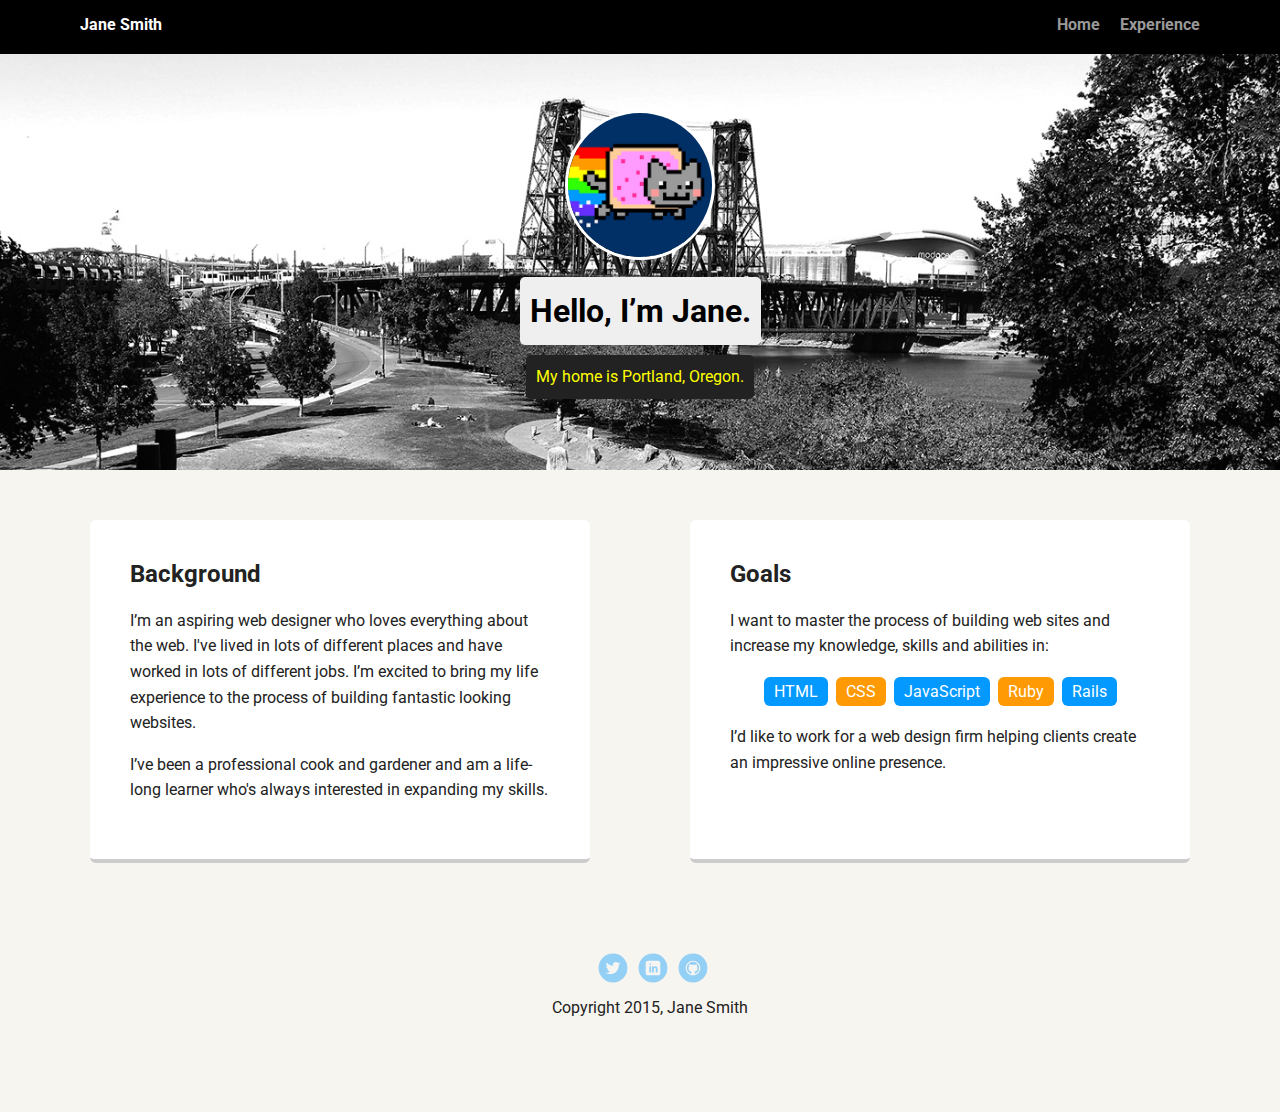
==== index.html @ 5dedfe79 "Added starter files" ====
<!doctype html>
<html lang="en">
<head>
  <meta charset="utf-8">
  <title>Jane Smith's Profile</title>
  <meta name="viewport" content="width=device-width, initial-scale=1.0">
  <link rel="stylesheet" href="styles.css">
  <link href="https://fonts.googleapis.com/css?family=Muli%7CRoboto:400,300,500,700,900" rel="stylesheet"></head>
  <body>

    <div class="main-nav">
        <ul class="nav">
          <li class="name">Jane Smith</li>
          <li><a href="#">Home</a></li>
          <li><a href="#">Experience</a></li>
        </ul>
    </div>

    <header>
      <img src="images/me.png" alt="Drawing of Jane Smith" class="profile-image">
      <h1 class="tag name">Hello, I’m Jane.</h1>
      <p class="tag location">My home is Portland, Oregon.</p>
    </header>

    <main class="flex">
      <div class="card">
        <h2>Background</h2>
        <p>I’m an aspiring web designer who loves everything about the web. I've lived in lots of different places and have worked in lots of different jobs. I’m excited to bring my life experience to the process of building fantastic looking websites.</p>
        <p>I’ve been a professional cook and gardener and am a life-long learner who's always interested in expanding my skills.</p>
      </div> 

      <div class="card">
        <h2>Goals</h2>
        <p>I want to master the process of building web sites and increase my knowledge, skills and abilities in:</p>
        <ul class="skills">
          <li>HTML</li>
          <li>CSS</li>
          <li>JavaScript</li>
          <li>Ruby</li>
          <li>Rails</li>
        </ul>
        <p>I’d like to work for a web design firm helping clients create an impressive online presence.</p>
      </div> 

    </main>
    <footer>
      <ul>
        <li><a href="#" class="social twitter">Twitter</a></li>
        <li><a href="#" class="social linkedin">LinkedIn</a></li>
        <li><a href="#" class="social github">Github</a></li>
      </ul>
      <p class="copyright">Copyright 2015, Jane Smith</p>
    </footer>
  </body>
  </html>
---- styles.css ----
/* Global Layout Set-up */
* { 
  box-sizing: border-box;
}
  
body {
  margin: 0;
  padding: 0;
  text-align: center;
  font-family: 'Roboto', sans-serif;
  color: #222;
  background: #f7f5f0;
}
/* Link Styles */

a {
  text-decoration: none;
  color: #999;
}
a:hover {
  color: #6633ff;
}

/* Section Styles */

.main-nav {
  width: 100%;
  background: black;
  min-height: 30px;
  padding: 10px;
  position: fixed;
  text-align: center;
}
.nav {
  display: flex;
  justify-content: space-around;
  font-weight: 700;
  list-style-type: none;
  margin: 0 auto;
  padding: 0;
}

.nav .name {
    display: block;
    margin-right: auto;
    color: white;
}
.nav li {
  padding: 5px 10px 10px 10px;
}
.nav a {
  transition: all .5s;
}
.nav a:hover {
  color: white
}

header {
  text-align: center;
  background: url('images/portland.jpg') no-repeat top center ;
  background-size: cover;
  overflow: hidden;
  padding-top: 60px;
}
header {
  line-height: 1.5;
}
header .profile-image {
  margin-top: 50px;
  width: 150px;
  height: 150px;
  border-radius: 50%;
  border: 3px solid white;
  transition: all .5s;
}
header .profile-image:hover {
  transform: scale(1.2) rotate(5deg);
}
.tag {
  background-color: #efefef;
  color: black;
  padding: 10px;
  border-radius: 5px;
  display: table;
  margin: 10px auto;
} 
.location {
  background-color: #222;
  color: yellow;
}
.card {
  margin: 30px;
  padding: 20px 40px 40px;
  max-width: 500px;
  text-align: left;
  background: #fff;
  border-bottom: 4px solid #ccc;
  border-radius: 6px;
  transition: all .5s;
}
.card:hover {
  border-color: #ff99ff;
}

ul.skills {
  padding: 0;
  text-align: center;
}

.skills li {
  border-radius: 6px;
  display: inline-block;
  background: #ff9904;
  color: white;
  padding: 5px 10px;
  margin: 2px;
}

.skills li:nth-child(odd) {
  background: #0399ff;
}

footer {
  width: 100%;
  min-height: 30px;
  padding: 20px 0 40px 20px;
}

footer .copyright {
  top: -8px;
  font-size: .75em;
}

footer ul {
  list-style-type: none;
  margin: 0;
  padding: 0;
}

footer ul li {
  display: inline-block;
}

a.social {
  display: inline-block;
  text-indent: -9999px;
  margin-left: 5px;
  width: 30px;
  height: 30px;
  background-size: 30px 30px;
  opacity: .4;
  transition: all .5s;
}
a.twitter {
  background-image: url(images/twitter.svg);
}
a.linkedin {
  background-image: url(images/linkedin.svg);
}
a.github {
  background-image: url(images/github.svg);
}
a.social:hover {
  opacity: 1;
}
.clearfix {
  clear: both;
}

/* Styles for larger screens */
@media screen and (min-width: 720px) {
  
  .flex {
      display: -ms-flexbox;      /* TWEENER - IE 10 */
      display: flex; 
      max-width: 1200px;
      -ms-flex-pack: distribute;
      justify-content: space-around;
      margin: 0 auto;
  }

  header {
    min-height: 470px;
  }

  .nav {
    max-width: 1200px;
    padding: 0 30px;
  }


  main {
    padding-top: 20px;
  }

  main p {
    line-height: 1.6em;
  }

  footer {
    font-size: 1.3em;
    max-width: 1200px;
    margin: 40px auto;
  }

}
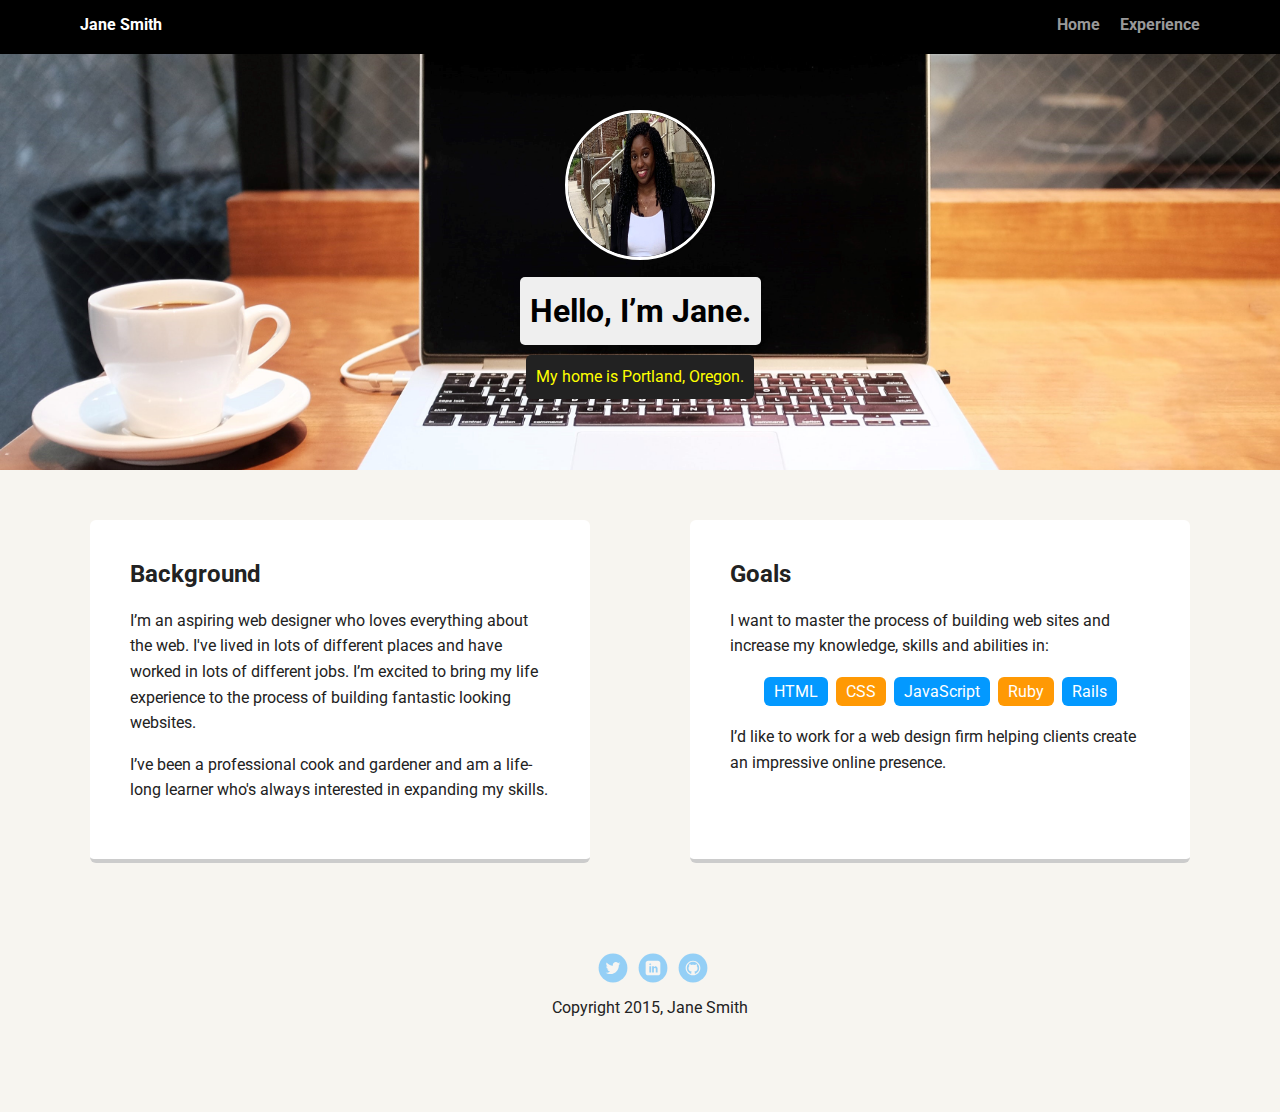
==== commit 4277abc5: "Added profile and cover photo images" ====
--- a/index.html
+++ b/index.html
@@ -17,7 +17,7 @@
     </div>
 
     <header>
-      <img src="images/me.png" alt="Drawing of Jane Smith" class="profile-image">
+      <img src="images/photo_self.jpg" alt="Picture of Hadiah Venner" class="profile-image">
       <h1 class="tag name">Hello, I’m Jane.</h1>
       <p class="tag location">My home is Portland, Oregon.</p>
     </header>
--- a/styles.css
+++ b/styles.css
@@ -57,7 +57,7 @@
 
 header {
   text-align: center;
-  background: url('images/portland.jpg') no-repeat top center ;
+  background: url('images/cover_photo.jpg') no-repeat top center ;
   background-size: cover;
   overflow: hidden;
   padding-top: 60px;
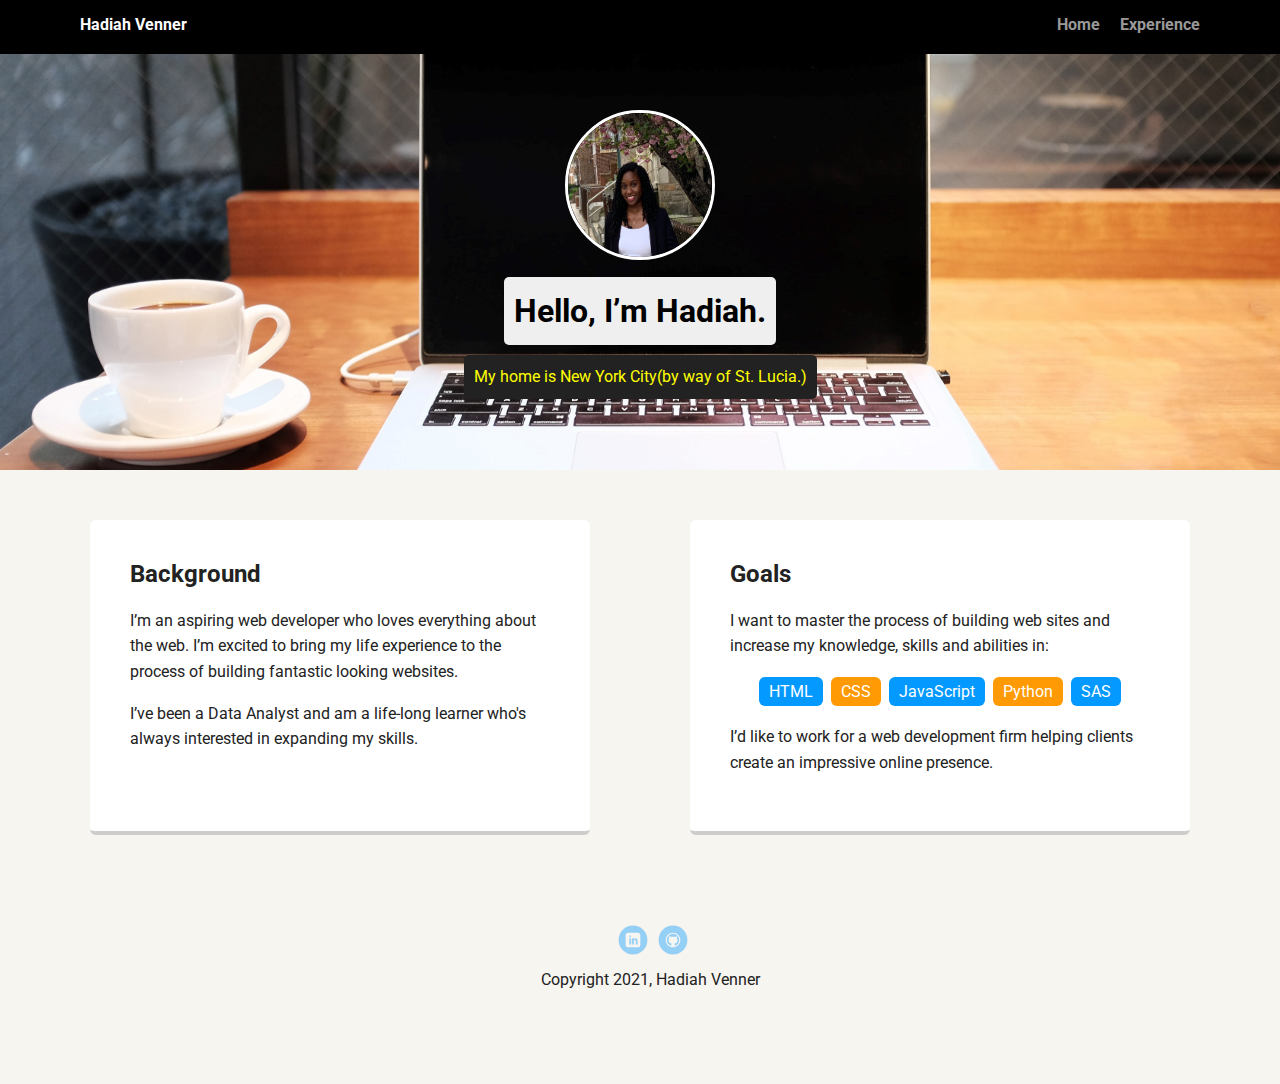
==== commit 16f679cc: "Added github and Linkedin links" ====
--- a/index.html
+++ b/index.html
@@ -2,7 +2,7 @@
 <html lang="en">
 <head>
   <meta charset="utf-8">
-  <title>Jane Smith's Profile</title>
+  <title>Hadiah Venner's Profile</title>
   <meta name="viewport" content="width=device-width, initial-scale=1.0">
   <link rel="stylesheet" href="styles.css">
   <link href="https://fonts.googleapis.com/css?family=Muli%7CRoboto:400,300,500,700,900" rel="stylesheet"></head>
@@ -10,23 +10,23 @@
 
     <div class="main-nav">
         <ul class="nav">
-          <li class="name">Jane Smith</li>
+          <li class="name">Hadiah Venner</li>
           <li><a href="#">Home</a></li>
           <li><a href="#">Experience</a></li>
         </ul>
     </div>
 
     <header>
-      <img src="images/photo_self.jpg" alt="Picture of Hadiah Venner" class="profile-image">
-      <h1 class="tag name">Hello, I’m Jane.</h1>
-      <p class="tag location">My home is Portland, Oregon.</p>
+      <img src="images/profile_photo.jpg" alt="Picture of Hadiah Venner" class="profile-image">
+      <h1 class="tag name">Hello, I’m Hadiah.</h1>
+      <p class="tag location">My home is New York City(by way of St. Lucia.)</p>
     </header>
 
     <main class="flex">
       <div class="card">
         <h2>Background</h2>
-        <p>I’m an aspiring web designer who loves everything about the web. I've lived in lots of different places and have worked in lots of different jobs. I’m excited to bring my life experience to the process of building fantastic looking websites.</p>
-        <p>I’ve been a professional cook and gardener and am a life-long learner who's always interested in expanding my skills.</p>
+        <p>I’m an aspiring web developer who loves everything about the web. I’m excited to bring my life experience to the process of building fantastic looking websites.</p>
+        <p>I’ve been a Data Analyst and am a life-long learner who's always interested in expanding my skills.</p>
       </div> 
 
       <div class="card">
@@ -36,20 +36,19 @@
           <li>HTML</li>
           <li>CSS</li>
           <li>JavaScript</li>
-          <li>Ruby</li>
-          <li>Rails</li>
+          <li>Python</li>
+          <li>SAS</li>
         </ul>
-        <p>I’d like to work for a web design firm helping clients create an impressive online presence.</p>
+        <p>I’d like to work for a web development firm helping clients create an impressive online presence.</p>
       </div> 
 
     </main>
     <footer>
       <ul>
-        <li><a href="#" class="social twitter">Twitter</a></li>
-        <li><a href="#" class="social linkedin">LinkedIn</a></li>
-        <li><a href="#" class="social github">Github</a></li>
+        <li><a href="https://www.linkedin.com/in/hadiah-venner" class="social linkedin">LinkedIn</a></li>
+        <li><a href="https://github.com/hkvenner" class="social github">Github</a></li>
       </ul>
-      <p class="copyright">Copyright 2015, Jane Smith</p>
+      <p class="copyright">Copyright 2021, Hadiah Venner</p>
     </footer>
   </body>
   </html>
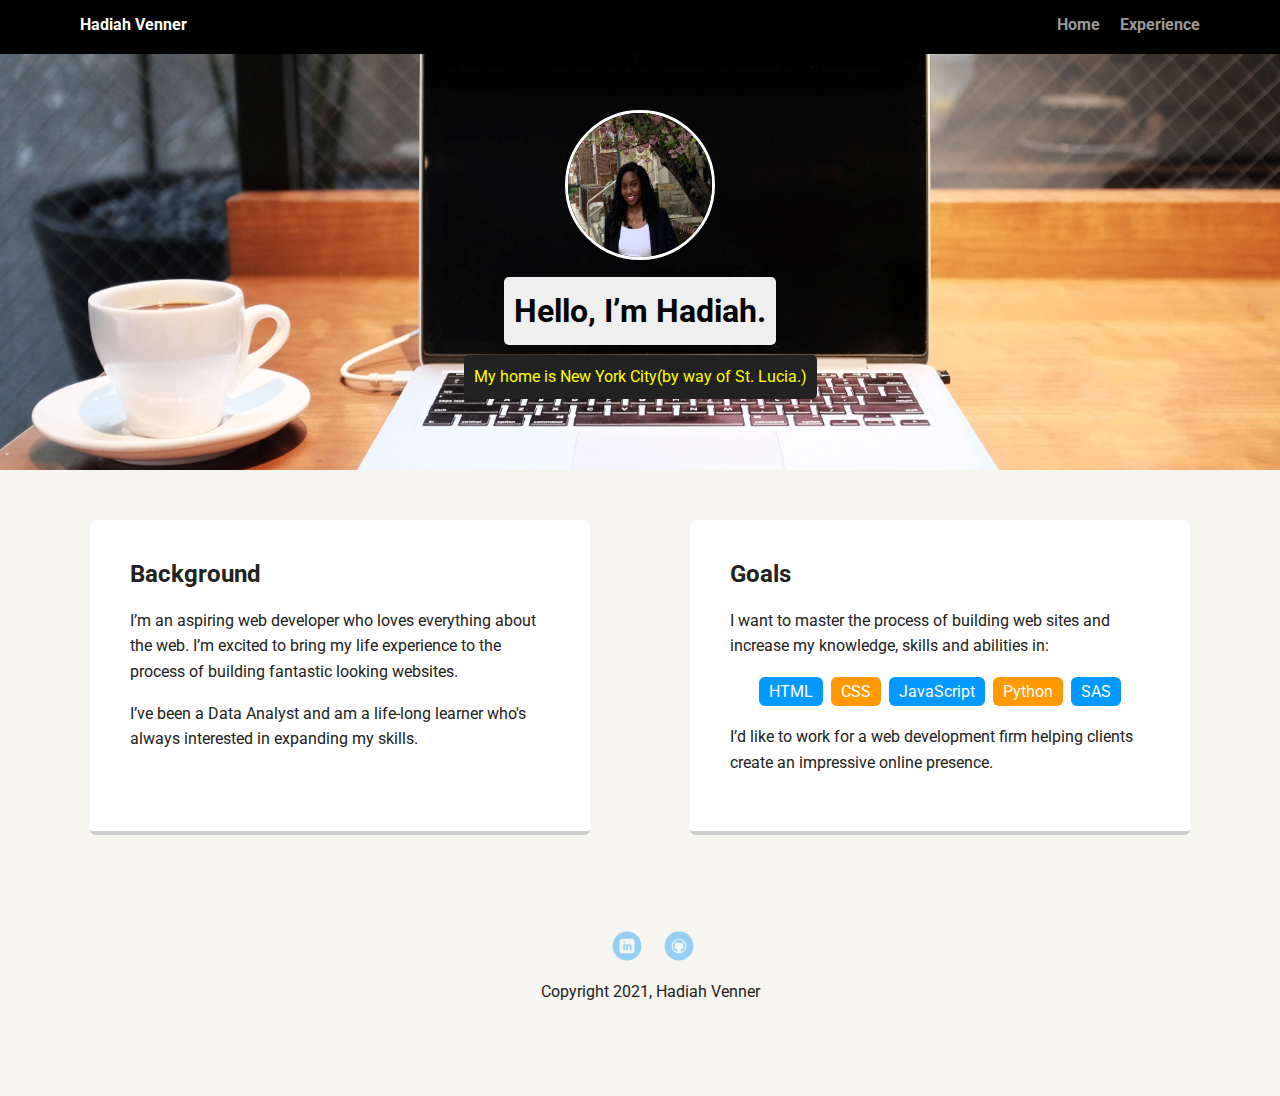
==== commit f92e6105: "Created experience page" ====
--- a/index.html
+++ b/index.html
@@ -11,12 +11,12 @@
     <div class="main-nav">
         <ul class="nav">
           <li class="name">Hadiah Venner</li>
-          <li><a href="#">Home</a></li>
-          <li><a href="#">Experience</a></li>
+          <li><a href="index.html">Home</a></li>
+          <li><a href="experience.html">Experience</a></li>
         </ul>
     </div>
 
-    <header>
+    <header >
       <img src="images/profile_photo.jpg" alt="Picture of Hadiah Venner" class="profile-image">
       <h1 class="tag name">Hello, I’m Hadiah.</h1>
       <p class="tag location">My home is New York City(by way of St. Lucia.)</p>
--- a/styles.css
+++ b/styles.css
@@ -64,6 +64,14 @@
 }
 header {
   line-height: 1.5;
+}
+
+#header-experience {
+  text-align: center;
+  background: url('images/experience_image.jpg') no-repeat top center ;
+  background-size: cover;
+  overflow: hidden;
+  padding-top: 60px;
 }
 header .profile-image {
   margin-top: 50px;
@@ -107,6 +115,10 @@
   text-align: center;
 }
 
+ul li {
+  padding: 6px;
+}
+
 .skills li {
   border-radius: 6px;
   display: inline-block;
